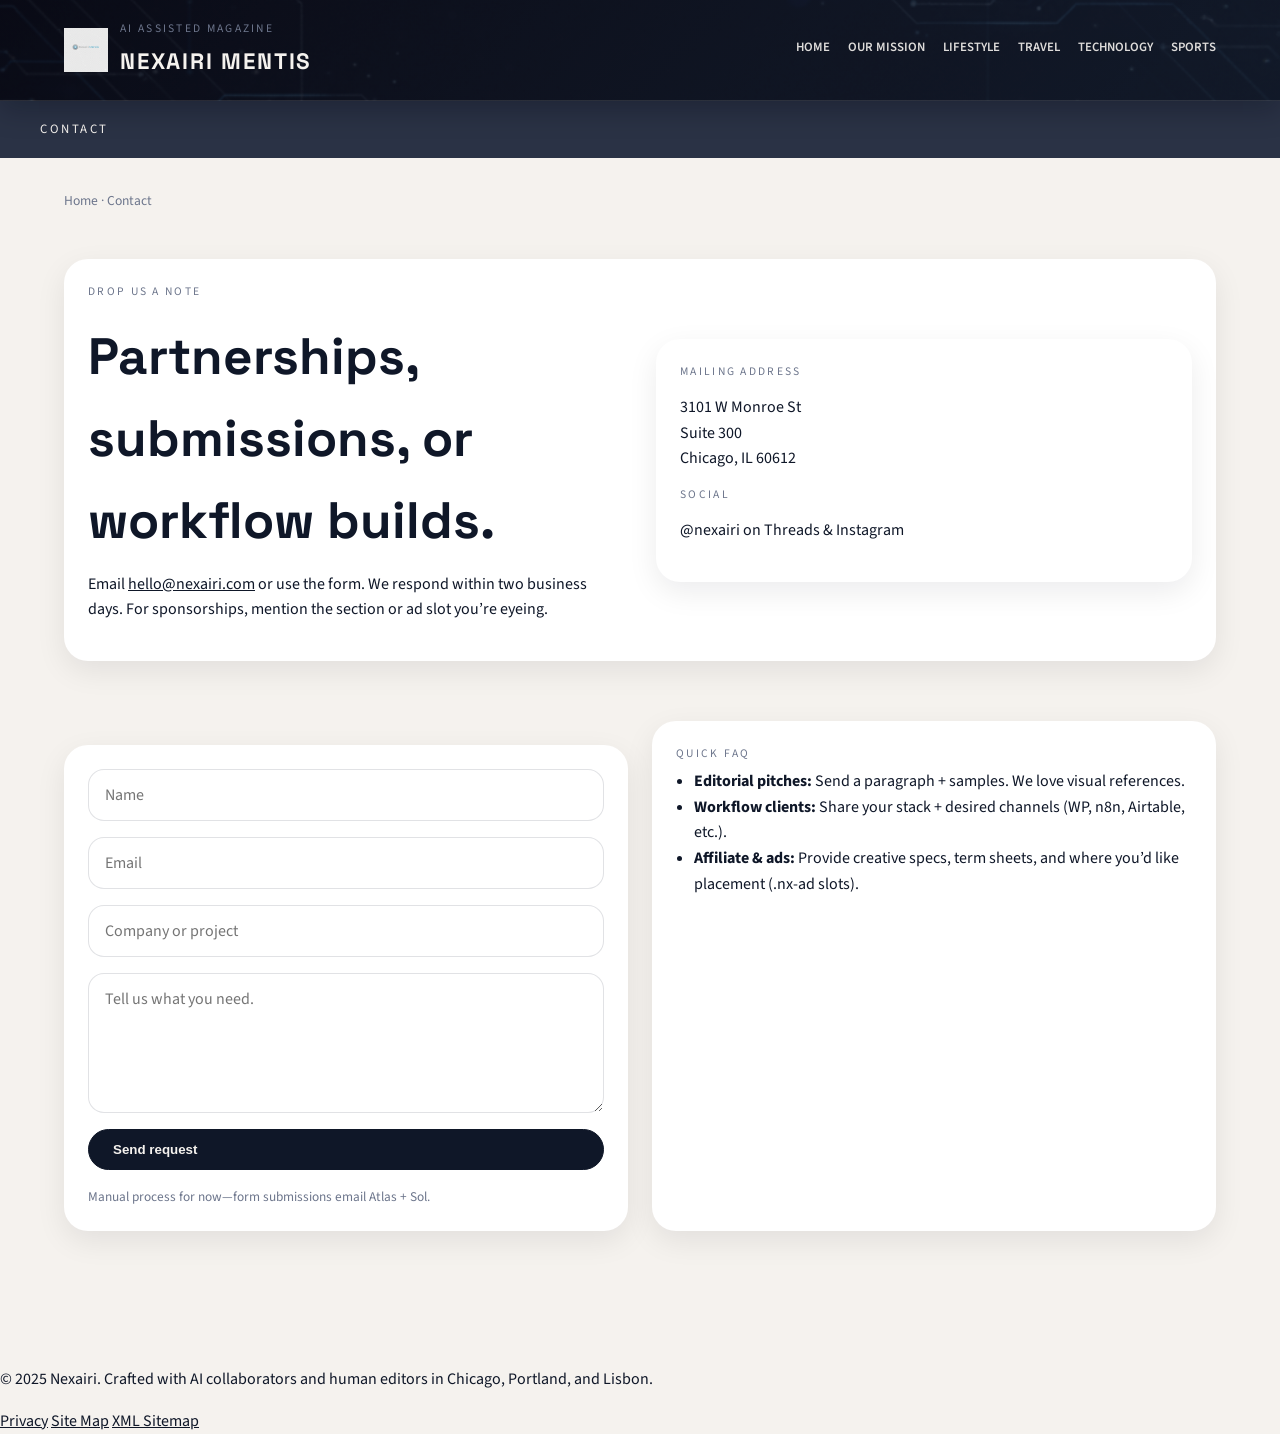
==== contact/index.html @ 0ef4b4bd "Initial Nexairi Mentis site" ====
<!doctype html>
<html lang="en">
<head>
  <meta charset="utf-8">
  <meta name="viewport" content="width=device-width,initial-scale=1">
  <title>Contact – Nexairi</title>
  <meta name="description" content="Reach the Nexairi team for partnerships, submissions, or workflow requests.">
  <link rel="preconnect" href="https://fonts.googleapis.com">
  <link rel="preconnect" href="https://fonts.gstatic.com" crossorigin>
  <link href="https://fonts.googleapis.com/css2?family=Space+Grotesk:wght@400;600&family=Source+Sans+3:wght@400;500&display=swap" rel="stylesheet">
  <link rel="stylesheet" href="/css/styles.css">
  <link rel="icon" type="image/png" href="/Images/nexairi-mentis-favicon.png">
</head>
<body>
  <header class="nx-header">
    <div class="nx-header__inner">
      <div class="nx-brand">
        <a class="nx-logo-link" href="/">
          <img class="nx-logo nx-logo--full" src="/Images/nexairi-mentis-logo-horizontal.png" alt="Nexairi logo">
          <img class="nx-logo nx-logo--compact" src="/Images/nexairi-mentis-logo-compact.png" alt="Nexairi compact logo">
        </a>
        <div>
          <p class="nx-eyebrow">AI Assisted Magazine</p>
          <h1>Nexairi Mentis</h1>
        </div>
      </div>
            <nav class="nx-nav">
        <a href="/">Home</a>
        <a href="/mission">Our Mission</a>
        <a href="/lifestyle">Lifestyle</a>
        <a href="/travel">Travel</a>
        <a href="/technology">Technology</a>
        <a href="/sports">Sports</a>
      </nav>
    </div>
  </header>
  <div class='nx-subhead'><p>Contact</p></div>

  <main class="nx-shell">
    <p class="nx-breadcrumbs"><a href="/">Home</a> · Contact</p>

    <section class="nx-hero nx-card">
      <div>
        <p class="nx-eyebrow">Drop us a note</p>
        <h2>Partnerships, submissions, or workflow builds.</h2>
        <p>Email <a href="mailto:hello@nexairi.com">hello@nexairi.com</a> or use the form. We respond within two business days. For sponsorships, mention the section or ad slot you’re eyeing.</p>
      </div>
      <div class="nx-card">
        <p class="nx-eyebrow">Mailing address</p>
        <p>3101 W Monroe St<br>Suite 300<br>Chicago, IL 60612</p>
        <p class="nx-eyebrow">Social</p>
        <p>@nexairi on Threads & Instagram</p>
      </div>
    </section>

    <section class="nx-section">
      <div class="nx-two-col">
        <form class="nx-form nx-card">
          <input type="text" placeholder="Name">
          <input type="email" placeholder="Email">
          <input type="text" placeholder="Company or project">
          <textarea placeholder="Tell us what you need."></textarea>
          <button class="nx-btn nx-btn--filled" type="button">Send request</button>
          <small style="color:var(--muted);">Manual process for now—form submissions email Atlas + Sol.</small>
        </form>
        <div class="nx-card">
          <p class="nx-eyebrow">Quick FAQ</p>
          <ul style="margin:0;padding-left:18px;">
            <li><strong>Editorial pitches:</strong> Send a paragraph + samples. We love visual references.</li>
            <li><strong>Workflow clients:</strong> Share your stack + desired channels (WP, n8n, Airtable, etc.).</li>
            <li><strong>Affiliate & ads:</strong> Provide creative specs, term sheets, and where you’d like placement (.nx-ad slots).</li>
          </ul>
        </div>
      </div>
    </section>
  </main>

    <footer class=\"nx-footer\">
    <p>&copy; 2025 Nexairi. Crafted with AI collaborators and human editors in Chicago, Portland, and Lisbon.</p>
    <div class=\"nx-footer__links\">
      <a href=\"/privacy\">Privacy</a>
      <a href=\"/sitemap\">Site Map</a>
      <a href=\"/sitemap.xml\">XML Sitemap</a>
    </div>
  </footer>
</body>
</html>
---- css/styles.css ----
:root {
  --midnight: #050612;
  --ink: #0f1728;
  --dusk: #101b33;
  --slate: #2a3245;
  --sand: #f5f2ee;
  --paper: #ffffff;
  --accent: #4ab4ff;
  --accent-soft: #7fd7ff;
  --rose: #ff7d9a;
  --mint: #7cf2cc;
  --muted: #6d768c;
  --border: rgba(15, 23, 40, 0.12);
  --shadow: 0 20px 45px rgba(9, 13, 22, 0.15);
}

*,
*::before,
*::after {
  box-sizing: border-box;
}

body {
  margin: 0;
  font-family: 'Source Sans 3', 'Segoe UI', system-ui, -apple-system, BlinkMacSystemFont, sans-serif;
  color: var(--ink);
  background: var(--sand);
  line-height: 1.6;
  min-height: 100vh;
}

a {
  color: inherit;
}

.nx-shell {
  max-width: 1200px;
  margin: 0 auto;
  padding: 0 24px 120px;
}

.nx-header {
  position: sticky;
  top: 0;
  z-index: 20;
  background: linear-gradient(135deg, rgba(5, 6, 18, 0.85), rgba(15, 23, 40, 0.85)), url('/Images/banner_background.png');
  background-size: cover;
  background-position: center;
  border-bottom: 1px solid rgba(255, 255, 255, 0.12);
  box-shadow: 0 10px 25px rgba(5, 6, 18, 0.25);
  color: var(--sand);
}

.nx-header__inner {
  max-width: 1200px;
  margin: 0 auto;
  padding: 20px 24px;
  display: flex;
  align-items: center;
  justify-content: space-between;
  gap: 24px;
}

.nx-brand {
  display: flex;
  align-items: center;
  gap: 12px;
}

.nx-logo-link {
  display: inline-flex;
  align-items: center;
  text-decoration: none;
}

.nx-logo {
  display: block;
  height: 44px;
}

.nx-logo--compact {
  display: none;
  height: 36px;
}

.nx-brand h1 {
  margin: 0;
  font-family: 'Space Grotesk', 'Source Sans 3', sans-serif;
  font-size: 1.4rem;
  letter-spacing: 0.08em;
  text-transform: uppercase;
}

.nx-eyebrow {
  text-transform: uppercase;
  font-size: 0.72rem;
  letter-spacing: 0.2em;
  color: var(--muted);
  margin: 0 0 6px;
}

.nx-nav {
  display: flex;
  gap: 18px;
  flex-wrap: wrap;
  font-weight: 600;
  color: rgba(245, 242, 238, 0.9);
  text-transform: uppercase;
  font-size: 0.8rem;
}

.nx-nav a {
  text-decoration: none;
  padding-bottom: 4px;
  border-bottom: 1px solid transparent;
  color: inherit;
}

.nx-nav a:hover {
  border-color: rgba(245, 242, 238, 0.8);
}

.nx-hero {
  margin-top: 48px;
  border-radius: 28px;
  padding: 48px;
  background: radial-gradient(circle at top, #fefefe, #f3f3f5);
  box-shadow: var(--shadow);
  display: grid;
  grid-template-columns: repeat(auto-fit, minmax(280px, 1fr));
  gap: 32px;
  align-items: center;
}

.nx-hero h2 {
  font-family: 'Space Grotesk', sans-serif;
  font-size: clamp(2.2rem, 5vw, 3.2rem);
  margin: 10px 0;
}

.nx-hero p {
  margin: 0 0 14px;
}

.nx-hero__actions {
  display: flex;
  flex-wrap: wrap;
  gap: 12px;
  margin-top: 16px;
}

.nx-btn {
  border-radius: 999px;
  padding: 12px 24px;
  border: 1px solid var(--ink);
  background: transparent;
  text-decoration: none;
  font-weight: 600;
  display: inline-flex;
  align-items: center;
  gap: 8px;
  transition: background 0.2s ease, color 0.2s ease;
}

.nx-btn--filled {
  background: var(--ink);
  color: var(--sand);
}

.nx-btn--ghost {
  color: var(--ink);
}

.nx-btn--filled:hover {
  background: var(--dusk);
}

.nx-btn--ghost:hover {
  background: rgba(15, 23, 40, 0.08);
}

.nx-card {
  border-radius: 24px;
  padding: 24px;
  background: var(--paper);
  box-shadow: 0 10px 30px rgba(10, 15, 30, 0.08);
}

.nx-grid {
  display: grid;
  grid-template-columns: repeat(auto-fit, minmax(220px, 1fr));
  gap: 18px;
}

.nx-section {
  margin-top: 60px;
}

.nx-section__header {
  display: flex;
  align-items: center;
  justify-content: space-between;
  flex-wrap: wrap;
  gap: 12px;
}

.nx-section h3 {
  margin: 0;
  font-family: 'Space Grotesk', sans-serif;
  font-size: 2rem;
}

.nx-tagline {
  color: var(--muted);
  font-size: 0.95rem;
}

.nx-section--striped {
  background: rgba(255, 255, 255, 0.7);
  border-radius: 28px;
  padding: 40px;
  box-shadow: var(--shadow);
}

.nx-ad {
  margin-top: 60px;
  border-radius: 18px;
  padding: 24px;
  border: 1px dashed var(--muted);
  background: linear-gradient(120deg, rgba(122, 242, 205, 0.15), rgba(74, 180, 255, 0.15));
  font-size: 0.95rem;
}

.nx-ad strong {
  display: block;
  text-transform: uppercase;
  letter-spacing: 0.2em;
  font-size: 0.7rem;
  margin-bottom: 8px;
}

.nx-story-grid {
  display: grid;
  grid-template-columns: repeat(auto-fit, minmax(220px, 1fr));
  gap: 16px;
}

.nx-story-grid a {
  text-decoration: none;
  padding: 18px;
  border-radius: 18px;
  background: var(--paper);
  border: 1px solid var(--border);
  transition: border 0.2s ease, transform 0.2s ease;
}

.nx-story-grid a:hover {
  border-color: var(--ink);
  transform: translateY(-3px);
}

.nx-footer {
  margin-top: 80px;
  padding: 40px 24px;
  border-top: 1px solid var(--border);
  color: var(--muted);
  text-align: center;
  font-size: 0.9rem;
}

.nx-footer__links {
  margin-top: 8px;
  display: flex;
  justify-content: center;
  gap: 16px;
  flex-wrap: wrap;
  font-size: 0.85rem;
}

.nx-footer__links a {
  color: inherit;
  text-decoration: none;
  border-bottom: 1px solid transparent;
  transition: border-color 0.2s ease;
}

.nx-footer__links a:hover {
  border-color: currentColor;
}

.nx-two-col {
  display: grid;
  grid-template-columns: repeat(auto-fit, minmax(280px, 1fr));
  gap: 24px;
}

.nx-pill {
  display: inline-flex;
  align-items: center;
  gap: 8px;
  padding: 6px 14px;
  border-radius: 999px;
  background: rgba(74, 180, 255, 0.15);
  color: var(--slate);
  font-size: 0.85rem;
  font-weight: 600;
}

.nx-table {
  width: 100%;
  border-collapse: collapse;
  margin-top: 16px;
}

.nx-table td {
  border-bottom: 1px solid var(--border);
  padding: 12px 0;
}

.nx-highlight {
  background: var(--paper);
  border-radius: 24px;
  padding: 24px;
  box-shadow: var(--shadow);
}

.nx-cta {
  margin-top: 50px;
  padding: 36px;
  border-radius: 24px;
  background: linear-gradient(135deg, var(--ink), var(--slate));
  color: var(--sand);
  box-shadow: var(--shadow);
}

.nx-cta p {
  margin: 8px 0 0;
}

.nx-cta .nx-btn {
  border-color: var(--sand);
  color: var(--sand);
}

.nx-cta .nx-btn:hover {
  background: rgba(255, 255, 255, 0.1);
}

.nx-breadcrumbs {
  margin: 32px 0 12px;
  font-size: 0.85rem;
  color: var(--muted);
}

.nx-breadcrumbs a {
  color: inherit;
  text-decoration: none;
}

.nx-form {
  display: grid;
  gap: 16px;
  margin-top: 24px;
}

.nx-form input,
.nx-form textarea {
  width: 100%;
  border-radius: 16px;
  border: 1px solid var(--border);
  padding: 14px 16px;
  font-size: 1rem;
  font-family: inherit;
}

.nx-form textarea {
  min-height: 140px;
  resize: vertical;
}

.nx-legal p {
  margin: 0 0 14px;
  color: var(--slate);
}

.nx-taglist {
  display: flex;
  gap: 10px;
  flex-wrap: wrap;
  margin-top: 12px;
}

.nx-taglist span {
  font-size: 0.8rem;
  padding: 4px 10px;
  border-radius: 999px;
  background: rgba(15, 23, 40, 0.08);
}

.nx-article {
  padding-top: 40px;
}

.nx-article__dek {
  font-size: 1.2rem;
  color: var(--slate);
  margin-bottom: 16px;
}

.nx-article__meta {
  display: flex;
  flex-wrap: wrap;
  gap: 12px 24px;
  font-size: 0.9rem;
  color: var(--muted);
  padding: 16px 0 8px;
  border-bottom: 1px solid var(--border);
}

.nx-article__summary {
  margin: 32px 0;
  padding: 24px;
  border-radius: 20px;
  background: rgba(15, 23, 40, 0.03);
}

.nx-article__summary h2 {
  margin-top: 0;
}

.nx-article__body {
  display: grid;
  gap: 24px;
  margin-bottom: 40px;
}

.nx-article__body h2 {
  margin-bottom: 6px;
}

.nx-inline-ad {
  margin: 24px 0;
}

.nx-article__notes {
  margin: 60px 0 40px;
  padding-top: 32px;
  border-top: 1px solid var(--border);
}

.nx-article__notes h2 {
  margin-top: 0;
}

.nx-article__footer {
  border-top: 1px solid var(--border);
  padding-top: 32px;
  display: grid;
  gap: 18px;
}

.nx-article__footer .nx-ad {
  background: rgba(15, 23, 40, 0.03);
  border: 1px dashed rgba(15, 23, 40, 0.2);
}
@media (max-width: 700px) {
  .nx-hero {
    padding: 32px;
  }

  .nx-header__inner {
    flex-direction: column;
    align-items: flex-start;
  }

  .nx-nav {
    gap: 12px;
  }

  .nx-section--striped {
    padding: 28px;
  }

  .nx-logo--full {
    display: none;
  }

  .nx-logo--compact {
    display: block;
  }
}

.nx-subhead {
  background: var(--slate);
  color: var(--sand);
  padding: 18px 24px;
  text-transform: uppercase;
  letter-spacing: 0.2em;
  font-size: 0.8rem;
}

.nx-subhead p {
  max-width: 1200px;
  margin: 0 auto;
}
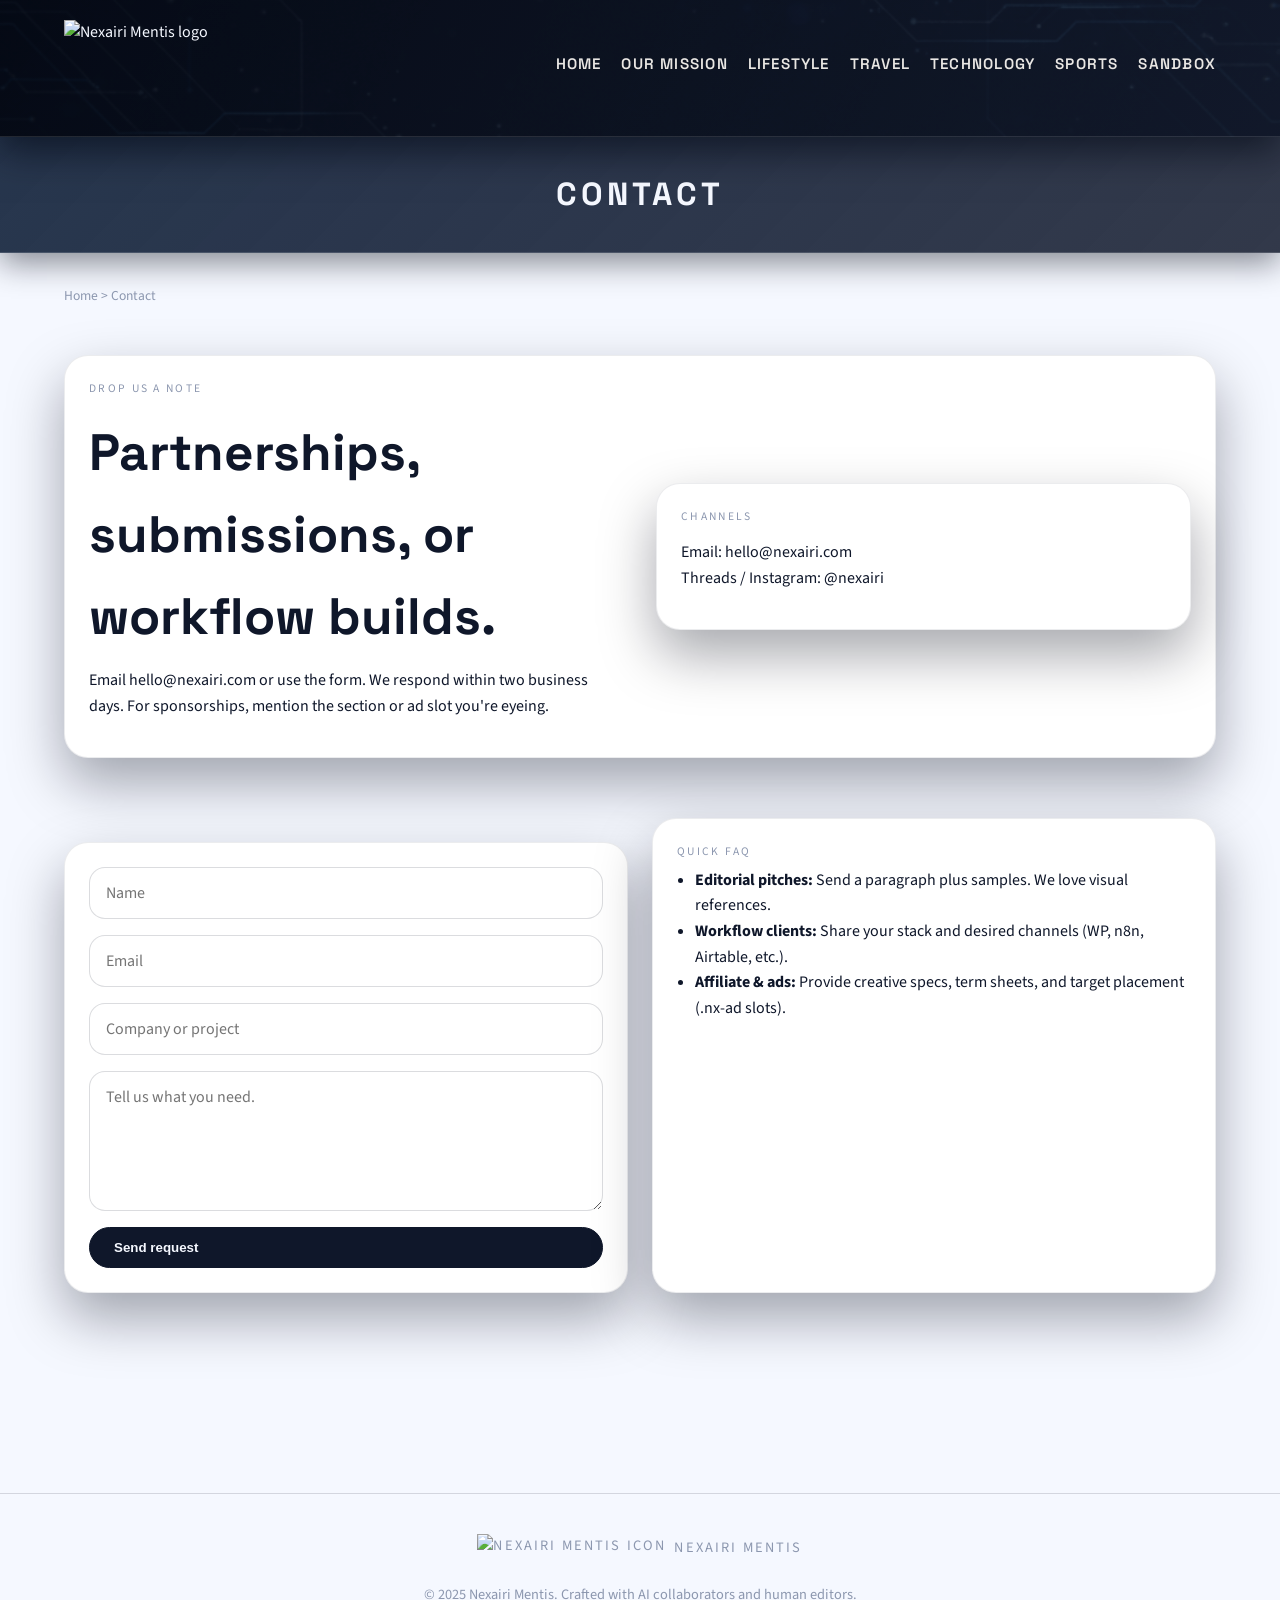
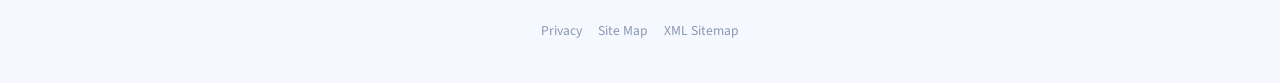
==== commit 3fcdc193: "Update logos and layout" ====
--- a/contact/index.html
+++ b/contact/index.html
@@ -3,7 +3,7 @@
 <head>
   <meta charset="utf-8">
   <meta name="viewport" content="width=device-width,initial-scale=1">
-  <title>Contact – Nexairi</title>
+  <title>Contact - Nexairi Mentis</title>
   <meta name="description" content="Reach the Nexairi team for partnerships, submissions, or workflow requests.">
   <link rel="preconnect" href="https://fonts.googleapis.com">
   <link rel="preconnect" href="https://fonts.gstatic.com" crossorigin>
@@ -16,40 +16,35 @@
     <div class="nx-header__inner">
       <div class="nx-brand">
         <a class="nx-logo-link" href="/">
-          <img class="nx-logo nx-logo--full" src="/Images/nexairi-mentis-logo-horizontal.png" alt="Nexairi logo">
-          <img class="nx-logo nx-logo--compact" src="/Images/nexairi-mentis-logo-compact.png" alt="Nexairi compact logo">
+          <img class="nx-logo nx-logo--full" src="/Images/nexairi-mentis-logo-banner.png" alt="Nexairi Mentis logo">
+          <img class="nx-logo nx-logo--compact" src="/Images/nexairi-mentis-logo-compact.png" alt="Nexairi Mentis compact logo">
         </a>
-        <div>
-          <p class="nx-eyebrow">AI Assisted Magazine</p>
-          <h1>Nexairi Mentis</h1>
-        </div>
       </div>
-            <nav class="nx-nav">
+      <nav class="nx-nav">
         <a href="/">Home</a>
         <a href="/mission">Our Mission</a>
         <a href="/lifestyle">Lifestyle</a>
         <a href="/travel">Travel</a>
         <a href="/technology">Technology</a>
         <a href="/sports">Sports</a>
+        <a href="/sandbox">Sandbox</a>
       </nav>
     </div>
   </header>
-  <div class='nx-subhead'><p>Contact</p></div>
+  <div class="nx-subhead"><h2>Contact</h2></div>
 
   <main class="nx-shell">
-    <p class="nx-breadcrumbs"><a href="/">Home</a> · Contact</p>
+    <p class="nx-breadcrumbs"><a href="/">Home</a> > Contact</p>
 
     <section class="nx-hero nx-card">
       <div>
         <p class="nx-eyebrow">Drop us a note</p>
         <h2>Partnerships, submissions, or workflow builds.</h2>
-        <p>Email <a href="mailto:hello@nexairi.com">hello@nexairi.com</a> or use the form. We respond within two business days. For sponsorships, mention the section or ad slot you’re eyeing.</p>
+        <p>Email <a href="mailto:hello@nexairi.com">hello@nexairi.com</a> or use the form. We respond within two business days. For sponsorships, mention the section or ad slot you're eyeing.</p>
       </div>
       <div class="nx-card">
-        <p class="nx-eyebrow">Mailing address</p>
-        <p>3101 W Monroe St<br>Suite 300<br>Chicago, IL 60612</p>
-        <p class="nx-eyebrow">Social</p>
-        <p>@nexairi on Threads & Instagram</p>
+        <p class="nx-eyebrow">Channels</p>
+        <p>Email: <a href="mailto:hello@nexairi.com">hello@nexairi.com</a><br>Threads / Instagram: @nexairi</p>
       </div>
     </section>
 
@@ -61,32 +56,30 @@
           <input type="text" placeholder="Company or project">
           <textarea placeholder="Tell us what you need."></textarea>
           <button class="nx-btn nx-btn--filled" type="button">Send request</button>
-          <small style="color:var(--muted);">Manual process for now—form submissions email Atlas + Sol.</small>
         </form>
         <div class="nx-card">
           <p class="nx-eyebrow">Quick FAQ</p>
           <ul style="margin:0;padding-left:18px;">
-            <li><strong>Editorial pitches:</strong> Send a paragraph + samples. We love visual references.</li>
-            <li><strong>Workflow clients:</strong> Share your stack + desired channels (WP, n8n, Airtable, etc.).</li>
-            <li><strong>Affiliate & ads:</strong> Provide creative specs, term sheets, and where you’d like placement (.nx-ad slots).</li>
+            <li><strong>Editorial pitches:</strong> Send a paragraph plus samples. We love visual references.</li>
+            <li><strong>Workflow clients:</strong> Share your stack and desired channels (WP, n8n, Airtable, etc.).</li>
+            <li><strong>Affiliate & ads:</strong> Provide creative specs, term sheets, and target placement (.nx-ad slots).</li>
           </ul>
         </div>
       </div>
     </section>
   </main>
 
-    <footer class=\"nx-footer\">
-    <p>&copy; 2025 Nexairi. Crafted with AI collaborators and human editors in Chicago, Portland, and Lisbon.</p>
-    <div class=\"nx-footer__links\">
-      <a href=\"/privacy\">Privacy</a>
-      <a href=\"/sitemap\">Site Map</a>
-      <a href=\"/sitemap.xml\">XML Sitemap</a>
+  <footer class="nx-footer">
+    <div class="nx-footer__brand">
+      <img class="nx-footer__icon" src="/Images/nexairi-mentis-logo-icon.png" alt="Nexairi Mentis icon">
+      <span>Nexairi Mentis</span>
+    </div>
+    <p>&copy; 2025 Nexairi Mentis. Crafted with AI collaborators and human editors.</p>
+    <div class="nx-footer__links">
+      <a href="/privacy">Privacy</a>
+      <a href="/sitemap">Site Map</a>
+      <a href="/sitemap.xml">XML Sitemap</a>
     </div>
   </footer>
 </body>
 </html>
-
-
-
-
-
--- a/css/styles.css
+++ b/css/styles.css
@@ -1,17 +1,16 @@
 :root {
-  --midnight: #050612;
-  --ink: #0f1728;
-  --dusk: #101b33;
-  --slate: #2a3245;
-  --sand: #f5f2ee;
+  --midnight: #020713;
+  --ink: #0f172a;
+  --slate: #1c2b44;
+  --steel: #283750;
+  --ash: #4b576c;
+  --sand: #f5f8ff;
   --paper: #ffffff;
   --accent: #4ab4ff;
   --accent-soft: #7fd7ff;
-  --rose: #ff7d9a;
-  --mint: #7cf2cc;
-  --muted: #6d768c;
-  --border: rgba(15, 23, 40, 0.12);
-  --shadow: 0 20px 45px rgba(9, 13, 22, 0.15);
+  --muted: #8c97af;
+  --border: rgba(15, 23, 40, 0.15);
+  --shadow: 0 25px 55px rgba(3, 7, 19, 0.35);
 }
 
 *,
@@ -31,6 +30,7 @@
 
 a {
   color: inherit;
+  text-decoration: none;
 }
 
 .nx-shell {
@@ -43,12 +43,13 @@
   position: sticky;
   top: 0;
   z-index: 20;
-  background: linear-gradient(135deg, rgba(5, 6, 18, 0.85), rgba(15, 23, 40, 0.85)), url('/Images/banner_background.png');
+  background: linear-gradient(120deg, rgba(2, 7, 19, 0.92), rgba(15, 23, 42, 0.88)), url('/Images/banner_background.png');
   background-size: cover;
   background-position: center;
   border-bottom: 1px solid rgba(255, 255, 255, 0.12);
-  box-shadow: 0 10px 25px rgba(5, 6, 18, 0.25);
+  box-shadow: 0 14px 35px rgba(2, 7, 19, 0.6);
   color: var(--sand);
+  backdrop-filter: blur(6px);
 }
 
 .nx-header__inner {
@@ -70,25 +71,21 @@
 .nx-logo-link {
   display: inline-flex;
   align-items: center;
-  text-decoration: none;
+  gap: 16px;
 }
 
 .nx-logo {
   display: block;
-  height: 44px;
+  height: 96px;
+  max-height: 96px;
+  width: auto;
+  object-fit: contain;
 }
 
 .nx-logo--compact {
   display: none;
-  height: 36px;
-}
-
-.nx-brand h1 {
-  margin: 0;
-  font-family: 'Space Grotesk', 'Source Sans 3', sans-serif;
-  font-size: 1.4rem;
-  letter-spacing: 0.08em;
-  text-transform: uppercase;
+  height: 56px;
+  max-height: 56px;
 }
 
 .nx-eyebrow {
@@ -101,30 +98,32 @@
 
 .nx-nav {
   display: flex;
-  gap: 18px;
+  gap: 20px;
   flex-wrap: wrap;
   font-weight: 600;
-  color: rgba(245, 242, 238, 0.9);
+  color: rgba(245, 242, 238, 0.95);
   text-transform: uppercase;
-  font-size: 0.8rem;
+  font-size: 0.95rem;
+  letter-spacing: 0.08em;
+  font-family: 'Space Grotesk', 'Source Sans 3', sans-serif;
 }
 
 .nx-nav a {
-  text-decoration: none;
-  padding-bottom: 4px;
-  border-bottom: 1px solid transparent;
+  padding-bottom: 6px;
+  border-bottom: 2px solid transparent;
+  transition: border-color 0.2s ease, color 0.2s ease;
   color: inherit;
 }
 
 .nx-nav a:hover {
-  border-color: rgba(245, 242, 238, 0.8);
+  border-color: rgba(255, 255, 255, 0.85);
 }
 
 .nx-hero {
   margin-top: 48px;
   border-radius: 28px;
   padding: 48px;
-  background: radial-gradient(circle at top, #fefefe, #f3f3f5);
+  background: linear-gradient(180deg, rgba(255, 255, 255, 0.98), rgba(245, 248, 255, 0.92));
   box-shadow: var(--shadow);
   display: grid;
   grid-template-columns: repeat(auto-fit, minmax(280px, 1fr));
@@ -183,7 +182,8 @@
   border-radius: 24px;
   padding: 24px;
   background: var(--paper);
-  box-shadow: 0 10px 30px rgba(10, 15, 30, 0.08);
+  border: 1px solid rgba(10, 20, 40, 0.08);
+  box-shadow: var(--shadow);
 }
 
 .nx-grid {
@@ -213,6 +213,12 @@
 .nx-tagline {
   color: var(--muted);
   font-size: 0.95rem;
+}
+
+.nx-section-note {
+  font-size: 0.95rem;
+  color: var(--ash);
+  margin: 8px 0 0;
 }
 
 .nx-section--striped {
@@ -268,6 +274,24 @@
   font-size: 0.9rem;
 }
 
+.nx-footer__brand {
+  display: inline-flex;
+  align-items: center;
+  gap: 8px;
+  margin-bottom: 8px;
+  font-size: 0.9rem;
+  text-transform: uppercase;
+  letter-spacing: 0.15em;
+}
+
+.nx-footer__icon {
+  height: 26px;
+  width: auto;
+  display: block;
+  object-fit: contain;
+  background: transparent;
+}
+
 .nx-footer__links {
   margin-top: 8px;
   display: flex;
@@ -322,6 +346,7 @@
   border-radius: 24px;
   padding: 24px;
   box-shadow: var(--shadow);
+  border: 1px solid rgba(10, 20, 40, 0.08);
 }
 
 .nx-cta {
@@ -331,6 +356,8 @@
   background: linear-gradient(135deg, var(--ink), var(--slate));
   color: var(--sand);
   box-shadow: var(--shadow);
+  border: 1px solid rgba(255, 255, 255, 0.15);
+  text-align: center;
 }
 
 .nx-cta p {
@@ -397,6 +424,21 @@
   background: rgba(15, 23, 40, 0.08);
 }
 
+.nx-disclosure {
+  max-width: 760px;
+  margin: 0 auto;
+  text-align: center;
+  background: var(--paper);
+  border-radius: 24px;
+  padding: 32px;
+  box-shadow: var(--shadow);
+  border: 1px solid rgba(10, 20, 40, 0.08);
+}
+
+.nx-disclosure p {
+  margin: 12px 0 0;
+}
+
 .nx-article {
   padding-top: 40px;
 }
@@ -471,10 +513,16 @@
   .nx-header__inner {
     flex-direction: column;
     align-items: flex-start;
+    width: 100%;
   }
 
   .nx-nav {
     gap: 12px;
+    font-size: 0.85rem;
+  }
+
+  .nx-nav a {
+    border-width: 1px;
   }
 
   .nx-section--striped {
@@ -488,19 +536,27 @@
   .nx-logo--compact {
     display: block;
   }
+
+  .nx-subhead h2 {
+    font-size: 1.4rem;
+    letter-spacing: 0.08em;
+  }
 }
 
 .nx-subhead {
-  background: var(--slate);
+  background: linear-gradient(135deg, rgba(28, 43, 68, 0.95), rgba(15, 23, 42, 0.85));
   color: var(--sand);
-  padding: 18px 24px;
+  padding: 32px 24px;
+  border-bottom: 1px solid rgba(255, 255, 255, 0.15);
+  text-align: center;
+  box-shadow: 0 10px 30px rgba(2, 7, 19, 0.45);
+}
+
+.nx-subhead h2 {
+  margin: 0;
+  font-family: 'Space Grotesk', 'Source Sans 3', sans-serif;
+  font-size: 2rem;
+  letter-spacing: 0.12em;
   text-transform: uppercase;
-  letter-spacing: 0.2em;
-  font-size: 0.8rem;
-}
-
-.nx-subhead p {
-  max-width: 1200px;
-  margin: 0 auto;
-}
-
+}
+
